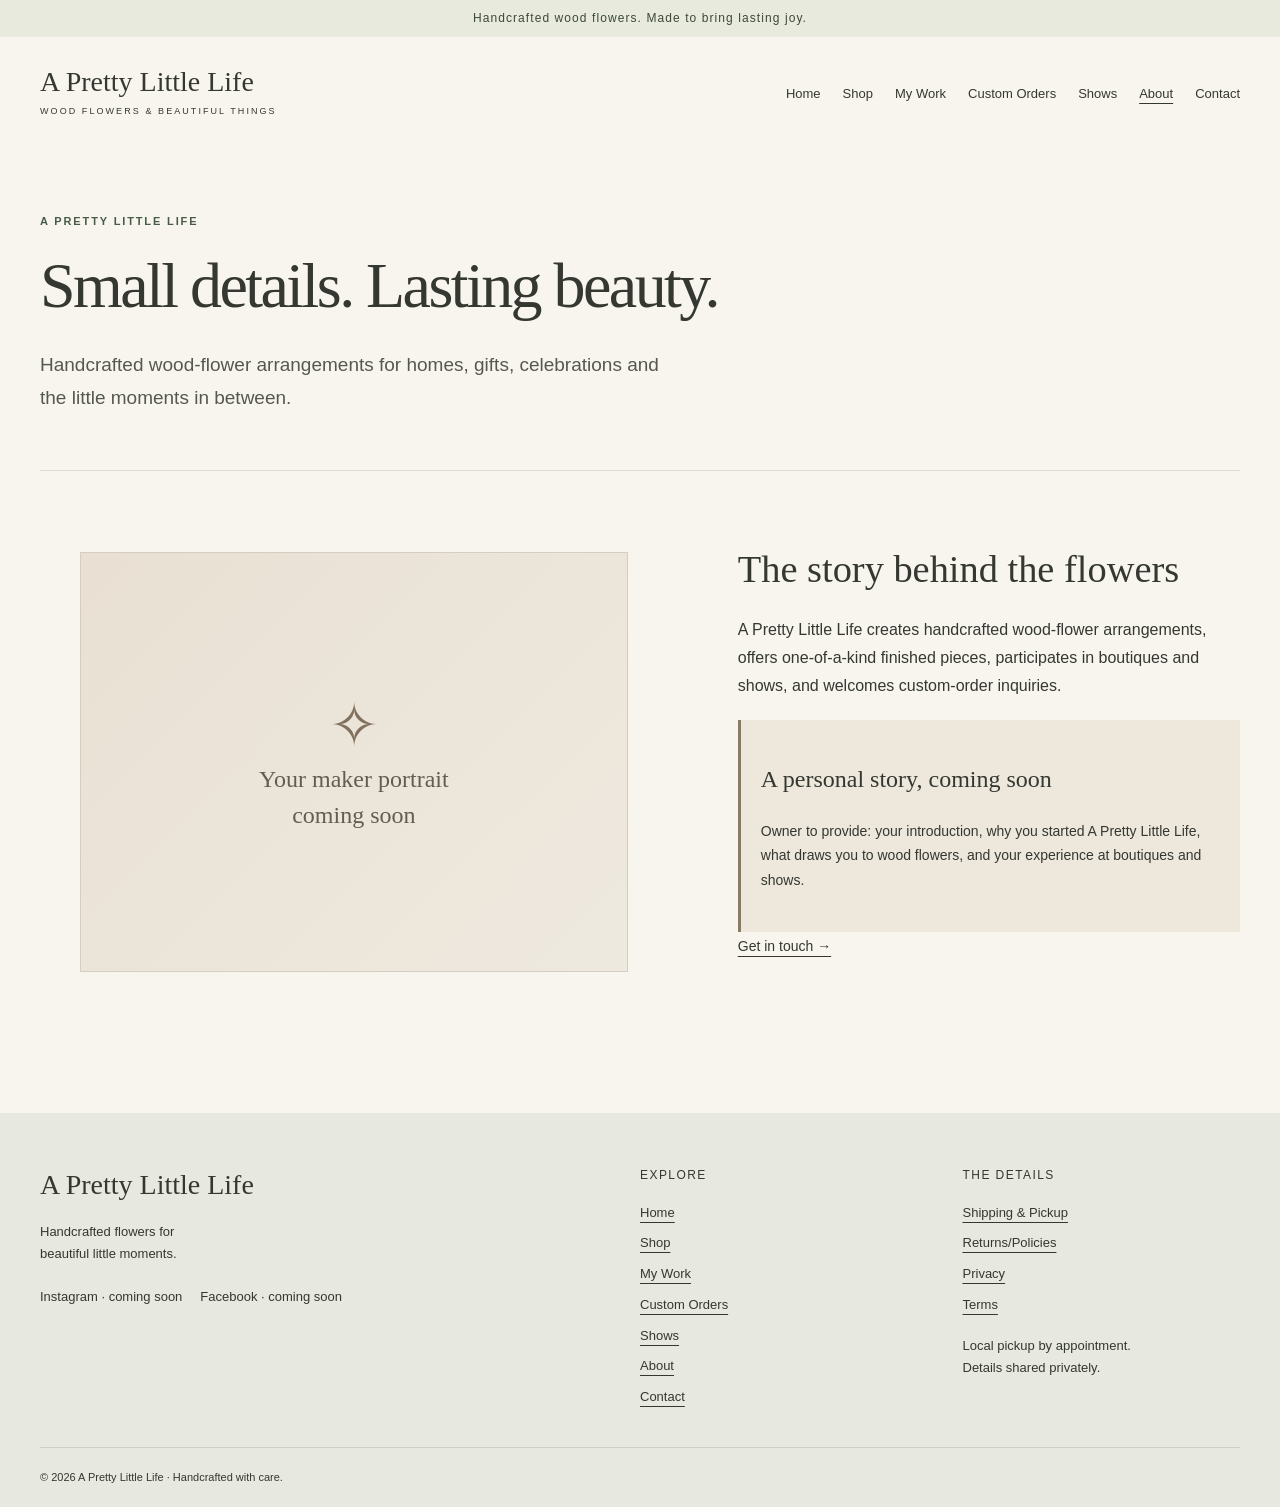
==== about.html @ d49af899 "Build A Pretty Little Life static boutique website" ====
<!doctype html><html lang="en"><head><meta charset="utf-8"><meta name="viewport" content="width=device-width,initial-scale=1"><title>About A Pretty Little Life | A Pretty Little Life</title><meta name="description" content="Meet the handcrafted wood-flower business A Pretty Little Life."><meta property="og:title" content="About A Pretty Little Life | A Pretty Little Life"><meta property="og:description" content="Meet the handcrafted wood-flower business A Pretty Little Life."><meta property="og:type" content="website"><meta property="og:site_name" content="A Pretty Little Life"><meta name="theme-color" content="#f8f5ef"><link rel="icon" href="assets/favicon.svg" type="image/svg+xml"><link rel="stylesheet" href="assets/style.css"><script src="assets/site.js" defer></script><script type="application/ld+json">{"@context": "https://schema.org", "@type": "Organization", "name": "A Pretty Little Life", "description": "Handcrafted wood-flower arrangements for home d\u00e9cor, gifts and celebrations."}</script><!-- PUBLIC-SEO-START --><link rel="canonical" href="https://aprettylittlelife.github.io/APrettyLittleLife-website/about.html"><meta property="og:url" content="https://aprettylittlelife.github.io/APrettyLittleLife-website/about.html"><!-- PUBLIC-SEO-END --></head><body><a class="skip" href="#main">Skip to content</a><div class="announcement">Handcrafted wood flowers. Made to bring lasting joy.</div><header class="header wrap"><a class="brand" href="index.html">A Pretty Little Life<span>WOOD FLOWERS & BEAUTIFUL THINGS</span></a><button class="menu-toggle" aria-expanded="false" aria-controls="navigation">Menu</button><nav id="navigation" aria-label="Main navigation"><a href="index.html">Home</a><a href="shop.html">Shop</a><a href="my-work.html">My Work</a><a href="custom-orders.html">Custom Orders</a><a href="shows.html">Shows</a><a href="about.html" aria-current="page">About</a><a href="contact.html">Contact</a></nav></header><main id="main"><noscript><p class="wrap form-notice">Please enable JavaScript to view current products, portfolio filters and contact options. Online ordering and inquiries are not available without JavaScript.</p></noscript><section class="page-intro wrap"><p class="eyebrow">A Pretty Little Life</p><h1>Small details. Lasting beauty.</h1><p class="lede">Handcrafted wood-flower arrangements for homes, gifts, celebrations and the little moments in between.</p></section><section class="wrap info-grid section"><figure class="placeholder portrait"><span>Your maker portrait<br>coming soon</span></figure><div><h2>The story behind the flowers</h2><p>A Pretty Little Life creates handcrafted wood-flower arrangements, offers one-of-a-kind finished pieces, participates in boutiques and shows, and welcomes custom-order inquiries.</p><div class="story-placeholder"><h3>A personal story, coming soon</h3><p>Owner to provide: your introduction, why you started A Pretty Little Life, what draws you to wood flowers, and your experience at boutiques and shows.</p></div><a class="text-link" href="contact.html">Get in touch →</a></div></section></main><footer><div class="wrap footer-grid"><div><a class="brand" href="index.html">A Pretty Little Life</a><p>Handcrafted flowers for<br>beautiful little moments.</p><div data-social></div></div><div><h2>Explore</h2><a href="index.html">Home</a><a href="shop.html">Shop</a><a href="my-work.html">My Work</a><a href="custom-orders.html">Custom Orders</a><a href="shows.html">Shows</a><a href="about.html" aria-current="page">About</a><a href="contact.html">Contact</a></div><div><h2>The details</h2><a href="shipping.html">Shipping & Pickup</a><a href="policies.html">Returns/Policies</a><a href="privacy.html">Privacy</a><a href="terms.html">Terms</a><p>Local pickup by appointment.<br>Details shared privately.</p></div></div><div class="wrap copyright">© <span data-year></span> A Pretty Little Life · Handcrafted with care.</div></footer></body></html>
---- assets/style.css ----
:root{--cream:#f8f5ef;--ink:#343831;--sage:#485b47;--muted:#65665e;--line:#dedbd2;--blush:#ece0d8}*{box-sizing:border-box}body{margin:0;background:var(--cream);color:var(--ink);font:16px/1.75 Arial,sans-serif}h1,h2,h3,.brand{font-family:Georgia,'Times New Roman',serif;font-weight:400}h1{font-size:clamp(2.5rem,5.5vw,5.2rem);line-height:1.08;letter-spacing:-.04em;margin:20px 0 28px}h2{font-size:clamp(1.9rem,3vw,2.8rem);line-height:1.2;margin:10px 0 24px}h3{font-size:1.5rem;line-height:1.3}p{margin:0 0 20px}a{color:inherit;text-underline-offset:5px}button,input,select,textarea{font:inherit}button,a,input,select,textarea{touch-action:manipulation}button{cursor:pointer}:focus-visible{outline:3px solid #976545;outline-offset:5px}.wrap{width:min(1200px,calc(100% - 80px));margin:auto}.narrow{max-width:760px}.announcement{text-align:center;background:#e7eadd;color:#3c493b;padding:8px;font-size:12px;letter-spacing:.09em}.header{display:flex;align-items:center;justify-content:space-between;padding-top:28px;padding-bottom:28px;gap:25px}.brand{text-decoration:none;font-size:28px;line-height:1.2;white-space:nowrap}.brand span{display:block;font:9px/2.8 Arial,sans-serif;letter-spacing:.23em;text-align:center}.header nav{display:flex;gap:22px;font-size:13px}.header nav a{text-decoration:none}.header nav a:hover,.header nav a[aria-current]{text-decoration:underline}.menu-toggle{display:none}.hero{display:grid;grid-template-columns:1.05fr 1fr;gap:70px;align-items:center;padding-top:35px;padding-bottom:80px}.eyebrow{text-transform:uppercase;letter-spacing:.17em;font-size:11px;color:var(--sage);font-weight:700}.hero h1 em{color:var(--sage);font-weight:400}.lede{font-size:19px;max-width:650px;color:#55584f}.hero>div>p:not(.eyebrow){max-width:460px}.actions{display:flex;align-items:center;gap:24px;flex-wrap:wrap;margin-top:30px}.button{display:inline-block;background:var(--sage);color:white;padding:13px 23px;border:1px solid var(--sage);text-decoration:none;font-size:13px;letter-spacing:.02em}.button:hover{background:#334831}.text-link{font-size:14px}.hero-art{position:relative;margin:0}.hero-art img{width:100%;height:auto;display:block;border-radius:150px 150px 0 0}.hero-art figcaption{font-size:10px;margin-top:10px;color:var(--muted)}.art-note{position:absolute;bottom:65px;right:-20px;background:var(--cream);border:1px solid var(--line);padding:25px;font:italic 24px/1.3 Georgia}.intro-band{text-align:center;background:#e9ece2;padding:65px 0}.section{padding-top:65px;padding-bottom:65px}.section-heading{display:flex;align-items:end;justify-content:space-between;gap:20px;margin-bottom:25px}.section-heading h2{margin-bottom:0}.product{display:grid;grid-template-columns:1fr 1fr;gap:55px;align-items:start}.placeholder{background:linear-gradient(135deg,#e9e0d3,#eee9df);min-height:330px;display:flex;flex-direction:column;justify-content:center;align-items:center;text-align:center;padding:30px;color:#625d53;border:1px solid #d5cdbf}.placeholder:before{content:'✧';font:60px Georgia;color:#81715e}.placeholder span{font:24px/1.5 Georgia}.placeholder small{max-width:280px}.product h3{font-size:30px;margin-top:10px}.price{font:25px Georgia}.badge{font-size:11px;text-transform:uppercase;letter-spacing:.12em;display:inline-block;background:#e6eadf;padding:4px 10px}.muted{font-size:13px;color:var(--muted)}.product .disabled{background:#ddd8cc;color:#484b42;padding:12px 20px;display:inline-block;font-size:13px}.product figure{margin:0}.product img{width:100%;object-fit:contain;max-height:500px}.thumbnails{display:flex;gap:12px;flex-wrap:wrap;margin-top:12px}.thumbnails button{background:transparent;border:1px solid var(--line);padding:5px;width:75px}.thumbnails img{height:65px}.category-grid,.gallery-grid{display:grid;grid-template-columns:repeat(3,1fr);gap:24px}.category-grid a{background:#ece1d9;padding:50px 30px;text-decoration:none;font:27px Georgia}.category-grid a:nth-child(2){background:#e6e9df}.category-grid a:nth-child(3){background:#e8e2d6}.category-grid span{display:block;font:12px Arial;margin-top:25px}.cta{background:var(--blush);padding:55px;text-align:center}.info-grid{display:grid;grid-template-columns:1.25fr 1fr;gap:70px}.page-intro{padding-top:60px;padding-bottom:35px;border-bottom:1px solid var(--line)}.page-intro h1{font-size:clamp(2.5rem,5vw,4.5rem)}.filters{display:flex;gap:10px;flex-wrap:wrap;margin-bottom:30px}.filters button{border:1px solid #a3a99a;padding:9px 17px;background:transparent;color:var(--ink);font-size:13px}.filters button[aria-pressed=true]{background:var(--sage);color:white}.gallery-grid figure{margin:0}.gallery-grid img{width:100%;height:300px;object-fit:cover}.gallery-grid figcaption{font:22px Georgia;margin-top:16px}.form-grid{display:grid;grid-template-columns:1fr 1fr;gap:20px}label{display:block;font-size:13px;font-weight:600}input,select,textarea{display:block;width:100%;background:#fffdf9;border:1px solid #9e9e91;color:var(--ink);padding:11px;margin-top:7px;border-radius:0}.full{grid-column:1/-1}.form-notice,.story-placeholder{padding:20px;background:#ede7dc;border-left:3px solid #8b7960;font-size:14px}.form-notice{margin-top:25px}.form-result{margin-top:20px}.event{border-bottom:1px solid var(--line);padding:20px 0}footer{margin-top:60px;background:#e7e8df;padding:55px 0 20px}.footer-grid{display:grid;grid-template-columns:2fr 1fr 1fr;gap:45px}.footer-grid h2{font:12px Arial;text-transform:uppercase;letter-spacing:.12em;margin:0 0 20px}.footer-grid>div>a:not(.brand){display:block;font-size:13px;margin-bottom:8px}.footer-grid p{font-size:13px;margin-top:18px}.social{display:flex;gap:18px;font-size:13px}.copyright{border-top:1px solid #cdd0c4;padding-top:20px;margin-top:30px;font-size:11px}.skip{position:absolute;left:15px;top:-100px;background:white;padding:15px;z-index:10}.skip:focus{top:10px}.portrait{min-height:420px}body:has(.menu-toggle[aria-expanded=true]) .header nav{display:flex}@media(max-width:1000px){.header{flex-wrap:wrap}.header nav{gap:18px}.hero{gap:35px}.brand{font-size:25px}.wrap{width:calc(100% - 48px)}}@media(max-width:700px){.wrap{width:calc(100% - 36px)}.header{position:relative;padding:20px 0}.menu-toggle{display:block;background:transparent;border:1px solid #8c9484;padding:7px 12px}.header nav{display:none;width:100%;flex-direction:column;gap:0}.header nav a{padding:12px 0}.hero{grid-template-columns:1fr;padding-top:30px;padding-bottom:45px;gap:35px}.hero h1{font-size:3.3rem}.hero-art{max-width:440px;width:100%;margin:auto}.art-note{right:0}.hero-art img{max-height:460px;object-fit:cover}.section{padding:40px 0}.intro-band{padding:40px 0}.product,.info-grid{grid-template-columns:1fr;gap:30px}.category-grid,.gallery-grid{grid-template-columns:1fr}.category-grid a{padding:35px}.section-heading{align-items:start;flex-direction:column}.cta{padding:35px 20px}.footer-grid{grid-template-columns:1fr 1fr;gap:30px}.footer-grid>div:first-child{grid-column:1/-1}.form-grid{grid-template-columns:1fr}.page-intro{padding-top:35px}.announcement{font-size:10px}.placeholder{min-height:280px}}
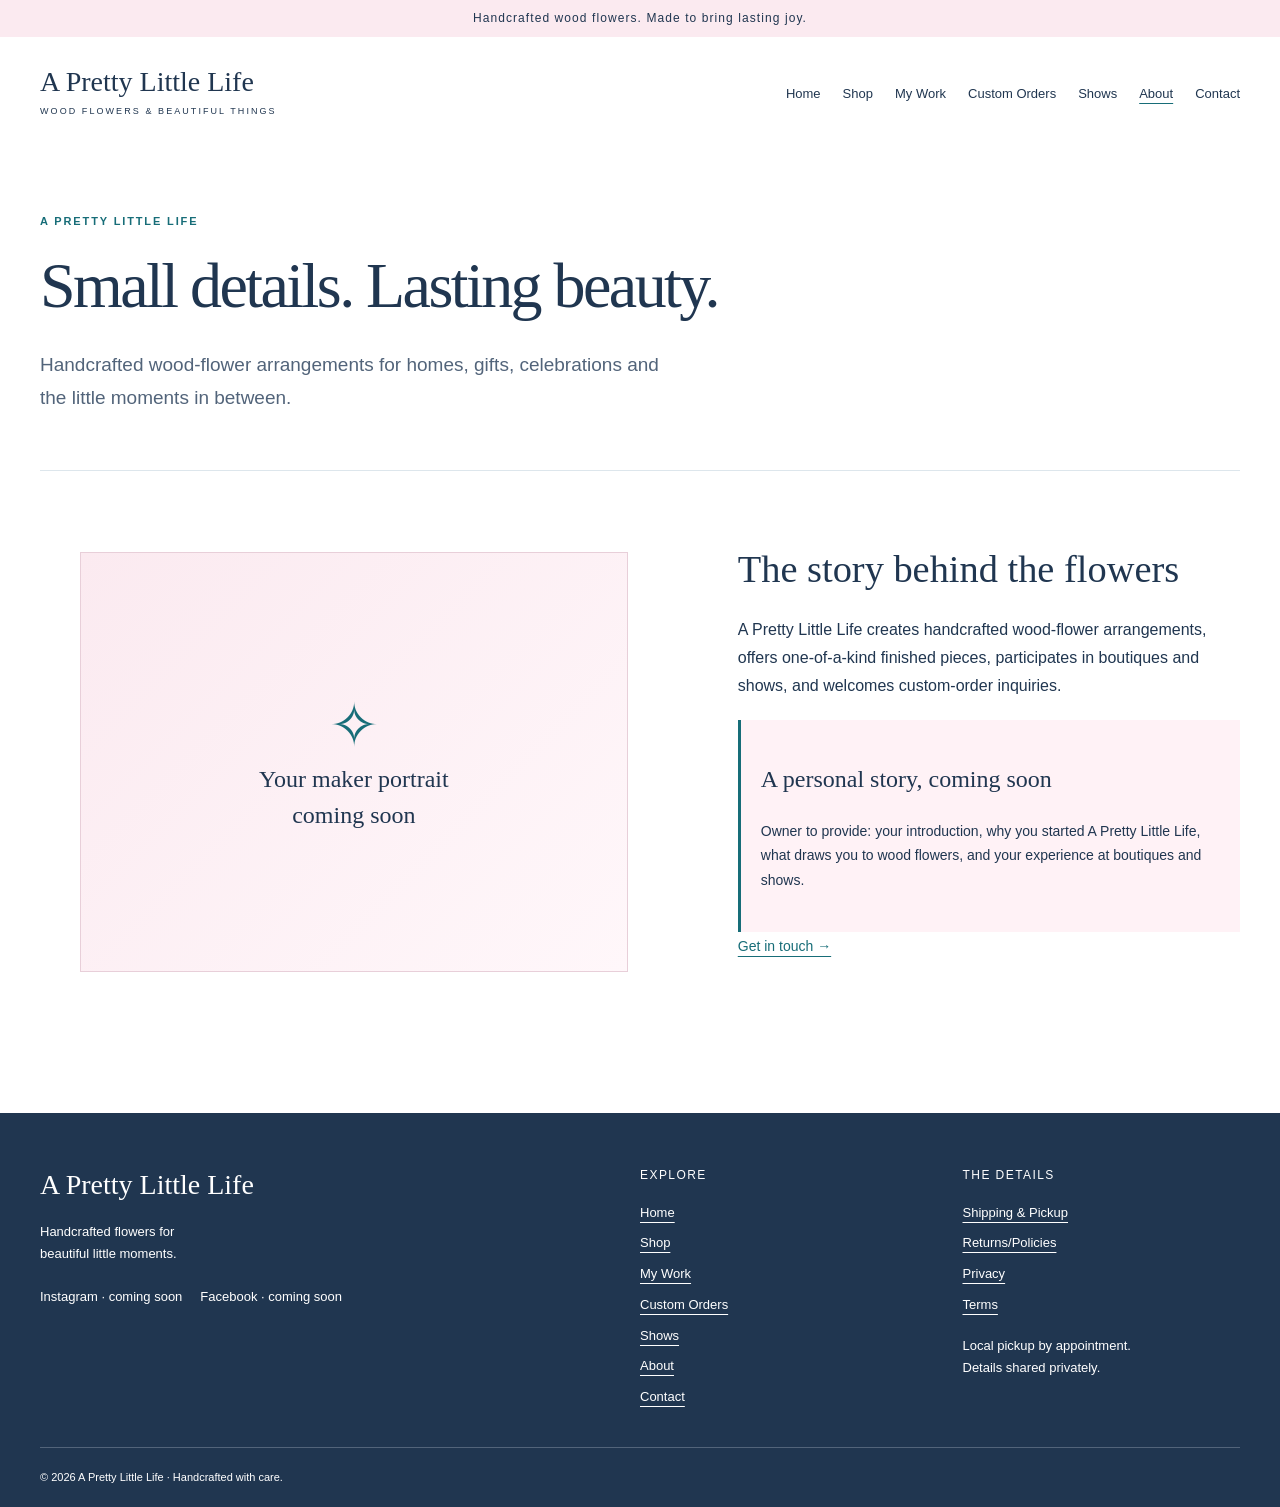
==== commit 7f846955: "Refresh boutique palette with white pink aqua and navy" ====
--- a/about.html
+++ b/about.html
@@ -1 +1 @@
-<!doctype html><html lang="en"><head><meta charset="utf-8"><meta name="viewport" content="width=device-width,initial-scale=1"><title>About A Pretty Little Life | A Pretty Little Life</title><meta name="description" content="Meet the handcrafted wood-flower business A Pretty Little Life."><meta property="og:title" content="About A Pretty Little Life | A Pretty Little Life"><meta property="og:description" content="Meet the handcrafted wood-flower business A Pretty Little Life."><meta property="og:type" content="website"><meta property="og:site_name" content="A Pretty Little Life"><meta name="theme-color" content="#f8f5ef"><link rel="icon" href="assets/favicon.svg" type="image/svg+xml"><link rel="stylesheet" href="assets/style.css"><script src="assets/site.js" defer></script><script type="application/ld+json">{"@context": "https://schema.org", "@type": "Organization", "name": "A Pretty Little Life", "description": "Handcrafted wood-flower arrangements for home d\u00e9cor, gifts and celebrations."}</script><!-- PUBLIC-SEO-START --><link rel="canonical" href="https://aprettylittlelife.github.io/APrettyLittleLife-website/about.html"><meta property="og:url" content="https://aprettylittlelife.github.io/APrettyLittleLife-website/about.html"><!-- PUBLIC-SEO-END --></head><body><a class="skip" href="#main">Skip to content</a><div class="announcement">Handcrafted wood flowers. Made to bring lasting joy.</div><header class="header wrap"><a class="brand" href="index.html">A Pretty Little Life<span>WOOD FLOWERS & BEAUTIFUL THINGS</span></a><button class="menu-toggle" aria-expanded="false" aria-controls="navigation">Menu</button><nav id="navigation" aria-label="Main navigation"><a href="index.html">Home</a><a href="shop.html">Shop</a><a href="my-work.html">My Work</a><a href="custom-orders.html">Custom Orders</a><a href="shows.html">Shows</a><a href="about.html" aria-current="page">About</a><a href="contact.html">Contact</a></nav></header><main id="main"><noscript><p class="wrap form-notice">Please enable JavaScript to view current products, portfolio filters and contact options. Online ordering and inquiries are not available without JavaScript.</p></noscript><section class="page-intro wrap"><p class="eyebrow">A Pretty Little Life</p><h1>Small details. Lasting beauty.</h1><p class="lede">Handcrafted wood-flower arrangements for homes, gifts, celebrations and the little moments in between.</p></section><section class="wrap info-grid section"><figure class="placeholder portrait"><span>Your maker portrait<br>coming soon</span></figure><div><h2>The story behind the flowers</h2><p>A Pretty Little Life creates handcrafted wood-flower arrangements, offers one-of-a-kind finished pieces, participates in boutiques and shows, and welcomes custom-order inquiries.</p><div class="story-placeholder"><h3>A personal story, coming soon</h3><p>Owner to provide: your introduction, why you started A Pretty Little Life, what draws you to wood flowers, and your experience at boutiques and shows.</p></div><a class="text-link" href="contact.html">Get in touch →</a></div></section></main><footer><div class="wrap footer-grid"><div><a class="brand" href="index.html">A Pretty Little Life</a><p>Handcrafted flowers for<br>beautiful little moments.</p><div data-social></div></div><div><h2>Explore</h2><a href="index.html">Home</a><a href="shop.html">Shop</a><a href="my-work.html">My Work</a><a href="custom-orders.html">Custom Orders</a><a href="shows.html">Shows</a><a href="about.html" aria-current="page">About</a><a href="contact.html">Contact</a></div><div><h2>The details</h2><a href="shipping.html">Shipping & Pickup</a><a href="policies.html">Returns/Policies</a><a href="privacy.html">Privacy</a><a href="terms.html">Terms</a><p>Local pickup by appointment.<br>Details shared privately.</p></div></div><div class="wrap copyright">© <span data-year></span> A Pretty Little Life · Handcrafted with care.</div></footer></body></html>+<!doctype html><html lang="en"><head><meta charset="utf-8"><meta name="viewport" content="width=device-width,initial-scale=1"><title>About A Pretty Little Life | A Pretty Little Life</title><meta name="description" content="Meet the handcrafted wood-flower business A Pretty Little Life."><meta property="og:title" content="About A Pretty Little Life | A Pretty Little Life"><meta property="og:description" content="Meet the handcrafted wood-flower business A Pretty Little Life."><meta property="og:type" content="website"><meta property="og:site_name" content="A Pretty Little Life"><meta name="theme-color" content="#ffffff"><link rel="icon" href="assets/favicon.svg" type="image/svg+xml"><link rel="stylesheet" href="assets/style.css"><script src="assets/site.js" defer></script><script type="application/ld+json">{"@context": "https://schema.org", "@type": "Organization", "name": "A Pretty Little Life", "description": "Handcrafted wood-flower arrangements for home d\u00e9cor, gifts and celebrations."}</script><!-- PUBLIC-SEO-START --><link rel="canonical" href="https://aprettylittlelife.github.io/APrettyLittleLife-website/about.html"><meta property="og:url" content="https://aprettylittlelife.github.io/APrettyLittleLife-website/about.html"><!-- PUBLIC-SEO-END --></head><body><a class="skip" href="#main">Skip to content</a><div class="announcement">Handcrafted wood flowers. Made to bring lasting joy.</div><header class="header wrap"><a class="brand" href="index.html">A Pretty Little Life<span>WOOD FLOWERS & BEAUTIFUL THINGS</span></a><button class="menu-toggle" aria-expanded="false" aria-controls="navigation">Menu</button><nav id="navigation" aria-label="Main navigation"><a href="index.html">Home</a><a href="shop.html">Shop</a><a href="my-work.html">My Work</a><a href="custom-orders.html">Custom Orders</a><a href="shows.html">Shows</a><a href="about.html" aria-current="page">About</a><a href="contact.html">Contact</a></nav></header><main id="main"><noscript><p class="wrap form-notice">Please enable JavaScript to view current products, portfolio filters and contact options. Online ordering and inquiries are not available without JavaScript.</p></noscript><section class="page-intro wrap"><p class="eyebrow">A Pretty Little Life</p><h1>Small details. Lasting beauty.</h1><p class="lede">Handcrafted wood-flower arrangements for homes, gifts, celebrations and the little moments in between.</p></section><section class="wrap info-grid section"><figure class="placeholder portrait"><span>Your maker portrait<br>coming soon</span></figure><div><h2>The story behind the flowers</h2><p>A Pretty Little Life creates handcrafted wood-flower arrangements, offers one-of-a-kind finished pieces, participates in boutiques and shows, and welcomes custom-order inquiries.</p><div class="story-placeholder"><h3>A personal story, coming soon</h3><p>Owner to provide: your introduction, why you started A Pretty Little Life, what draws you to wood flowers, and your experience at boutiques and shows.</p></div><a class="text-link" href="contact.html">Get in touch →</a></div></section></main><footer><div class="wrap footer-grid"><div><a class="brand" href="index.html">A Pretty Little Life</a><p>Handcrafted flowers for<br>beautiful little moments.</p><div data-social></div></div><div><h2>Explore</h2><a href="index.html">Home</a><a href="shop.html">Shop</a><a href="my-work.html">My Work</a><a href="custom-orders.html">Custom Orders</a><a href="shows.html">Shows</a><a href="about.html" aria-current="page">About</a><a href="contact.html">Contact</a></div><div><h2>The details</h2><a href="shipping.html">Shipping & Pickup</a><a href="policies.html">Returns/Policies</a><a href="privacy.html">Privacy</a><a href="terms.html">Terms</a><p>Local pickup by appointment.<br>Details shared privately.</p></div></div><div class="wrap copyright">© <span data-year></span> A Pretty Little Life · Handcrafted with care.</div></footer></body></html>
--- a/assets/style.css
+++ b/assets/style.css
@@ -1 +1,4 @@
-:root{--cream:#f8f5ef;--ink:#343831;--sage:#485b47;--muted:#65665e;--line:#dedbd2;--blush:#ece0d8}*{box-sizing:border-box}body{margin:0;background:var(--cream);color:var(--ink);font:16px/1.75 Arial,sans-serif}h1,h2,h3,.brand{font-family:Georgia,'Times New Roman',serif;font-weight:400}h1{font-size:clamp(2.5rem,5.5vw,5.2rem);line-height:1.08;letter-spacing:-.04em;margin:20px 0 28px}h2{font-size:clamp(1.9rem,3vw,2.8rem);line-height:1.2;margin:10px 0 24px}h3{font-size:1.5rem;line-height:1.3}p{margin:0 0 20px}a{color:inherit;text-underline-offset:5px}button,input,select,textarea{font:inherit}button,a,input,select,textarea{touch-action:manipulation}button{cursor:pointer}:focus-visible{outline:3px solid #976545;outline-offset:5px}.wrap{width:min(1200px,calc(100% - 80px));margin:auto}.narrow{max-width:760px}.announcement{text-align:center;background:#e7eadd;color:#3c493b;padding:8px;font-size:12px;letter-spacing:.09em}.header{display:flex;align-items:center;justify-content:space-between;padding-top:28px;padding-bottom:28px;gap:25px}.brand{text-decoration:none;font-size:28px;line-height:1.2;white-space:nowrap}.brand span{display:block;font:9px/2.8 Arial,sans-serif;letter-spacing:.23em;text-align:center}.header nav{display:flex;gap:22px;font-size:13px}.header nav a{text-decoration:none}.header nav a:hover,.header nav a[aria-current]{text-decoration:underline}.menu-toggle{display:none}.hero{display:grid;grid-template-columns:1.05fr 1fr;gap:70px;align-items:center;padding-top:35px;padding-bottom:80px}.eyebrow{text-transform:uppercase;letter-spacing:.17em;font-size:11px;color:var(--sage);font-weight:700}.hero h1 em{color:var(--sage);font-weight:400}.lede{font-size:19px;max-width:650px;color:#55584f}.hero>div>p:not(.eyebrow){max-width:460px}.actions{display:flex;align-items:center;gap:24px;flex-wrap:wrap;margin-top:30px}.button{display:inline-block;background:var(--sage);color:white;padding:13px 23px;border:1px solid var(--sage);text-decoration:none;font-size:13px;letter-spacing:.02em}.button:hover{background:#334831}.text-link{font-size:14px}.hero-art{position:relative;margin:0}.hero-art img{width:100%;height:auto;display:block;border-radius:150px 150px 0 0}.hero-art figcaption{font-size:10px;margin-top:10px;color:var(--muted)}.art-note{position:absolute;bottom:65px;right:-20px;background:var(--cream);border:1px solid var(--line);padding:25px;font:italic 24px/1.3 Georgia}.intro-band{text-align:center;background:#e9ece2;padding:65px 0}.section{padding-top:65px;padding-bottom:65px}.section-heading{display:flex;align-items:end;justify-content:space-between;gap:20px;margin-bottom:25px}.section-heading h2{margin-bottom:0}.product{display:grid;grid-template-columns:1fr 1fr;gap:55px;align-items:start}.placeholder{background:linear-gradient(135deg,#e9e0d3,#eee9df);min-height:330px;display:flex;flex-direction:column;justify-content:center;align-items:center;text-align:center;padding:30px;color:#625d53;border:1px solid #d5cdbf}.placeholder:before{content:'✧';font:60px Georgia;color:#81715e}.placeholder span{font:24px/1.5 Georgia}.placeholder small{max-width:280px}.product h3{font-size:30px;margin-top:10px}.price{font:25px Georgia}.badge{font-size:11px;text-transform:uppercase;letter-spacing:.12em;display:inline-block;background:#e6eadf;padding:4px 10px}.muted{font-size:13px;color:var(--muted)}.product .disabled{background:#ddd8cc;color:#484b42;padding:12px 20px;display:inline-block;font-size:13px}.product figure{margin:0}.product img{width:100%;object-fit:contain;max-height:500px}.thumbnails{display:flex;gap:12px;flex-wrap:wrap;margin-top:12px}.thumbnails button{background:transparent;border:1px solid var(--line);padding:5px;width:75px}.thumbnails img{height:65px}.category-grid,.gallery-grid{display:grid;grid-template-columns:repeat(3,1fr);gap:24px}.category-grid a{background:#ece1d9;padding:50px 30px;text-decoration:none;font:27px Georgia}.category-grid a:nth-child(2){background:#e6e9df}.category-grid a:nth-child(3){background:#e8e2d6}.category-grid span{display:block;font:12px Arial;margin-top:25px}.cta{background:var(--blush);padding:55px;text-align:center}.info-grid{display:grid;grid-template-columns:1.25fr 1fr;gap:70px}.page-intro{padding-top:60px;padding-bottom:35px;border-bottom:1px solid var(--line)}.page-intro h1{font-size:clamp(2.5rem,5vw,4.5rem)}.filters{display:flex;gap:10px;flex-wrap:wrap;margin-bottom:30px}.filters button{border:1px solid #a3a99a;padding:9px 17px;background:transparent;color:var(--ink);font-size:13px}.filters button[aria-pressed=true]{background:var(--sage);color:white}.gallery-grid figure{margin:0}.gallery-grid img{width:100%;height:300px;object-fit:cover}.gallery-grid figcaption{font:22px Georgia;margin-top:16px}.form-grid{display:grid;grid-template-columns:1fr 1fr;gap:20px}label{display:block;font-size:13px;font-weight:600}input,select,textarea{display:block;width:100%;background:#fffdf9;border:1px solid #9e9e91;color:var(--ink);padding:11px;margin-top:7px;border-radius:0}.full{grid-column:1/-1}.form-notice,.story-placeholder{padding:20px;background:#ede7dc;border-left:3px solid #8b7960;font-size:14px}.form-notice{margin-top:25px}.form-result{margin-top:20px}.event{border-bottom:1px solid var(--line);padding:20px 0}footer{margin-top:60px;background:#e7e8df;padding:55px 0 20px}.footer-grid{display:grid;grid-template-columns:2fr 1fr 1fr;gap:45px}.footer-grid h2{font:12px Arial;text-transform:uppercase;letter-spacing:.12em;margin:0 0 20px}.footer-grid>div>a:not(.brand){display:block;font-size:13px;margin-bottom:8px}.footer-grid p{font-size:13px;margin-top:18px}.social{display:flex;gap:18px;font-size:13px}.copyright{border-top:1px solid #cdd0c4;padding-top:20px;margin-top:30px;font-size:11px}.skip{position:absolute;left:15px;top:-100px;background:white;padding:15px;z-index:10}.skip:focus{top:10px}.portrait{min-height:420px}body:has(.menu-toggle[aria-expanded=true]) .header nav{display:flex}@media(max-width:1000px){.header{flex-wrap:wrap}.header nav{gap:18px}.hero{gap:35px}.brand{font-size:25px}.wrap{width:calc(100% - 48px)}}@media(max-width:700px){.wrap{width:calc(100% - 36px)}.header{position:relative;padding:20px 0}.menu-toggle{display:block;background:transparent;border:1px solid #8c9484;padding:7px 12px}.header nav{display:none;width:100%;flex-direction:column;gap:0}.header nav a{padding:12px 0}.hero{grid-template-columns:1fr;padding-top:30px;padding-bottom:45px;gap:35px}.hero h1{font-size:3.3rem}.hero-art{max-width:440px;width:100%;margin:auto}.art-note{right:0}.hero-art img{max-height:460px;object-fit:cover}.section{padding:40px 0}.intro-band{padding:40px 0}.product,.info-grid{grid-template-columns:1fr;gap:30px}.category-grid,.gallery-grid{grid-template-columns:1fr}.category-grid a{padding:35px}.section-heading{align-items:start;flex-direction:column}.cta{padding:35px 20px}.footer-grid{grid-template-columns:1fr 1fr;gap:30px}.footer-grid>div:first-child{grid-column:1/-1}.form-grid{grid-template-columns:1fr}.page-intro{padding-top:35px}.announcement{font-size:10px}.placeholder{min-height:280px}}
+:root{--white:#ffffff;--ink:#203650;--aqua:#176d78;--muted:#52647a;--line:#dde6ec;--pink:#fbeaf0}*{box-sizing:border-box}body{margin:0;background:var(--white);color:var(--ink);font:16px/1.75 Arial,sans-serif}h1,h2,h3,.brand{font-family:Georgia,'Times New Roman',serif;font-weight:400}h1{font-size:clamp(2.5rem,5.5vw,5.2rem);line-height:1.08;letter-spacing:-.04em;margin:20px 0 28px}h2{font-size:clamp(1.9rem,3vw,2.8rem);line-height:1.2;margin:10px 0 24px}h3{font-size:1.5rem;line-height:1.3}p{margin:0 0 20px}a{color:var(--aqua);text-underline-offset:5px}button,input,select,textarea{font:inherit}button,a,input,select,textarea{touch-action:manipulation}button{cursor:pointer}:focus-visible{outline:3px solid #176d78;outline-offset:5px}.wrap{width:min(1200px,calc(100% - 80px));margin:auto}.narrow{max-width:760px}.announcement{text-align:center;background:#fbeaf0;color:#203650;padding:8px;font-size:12px;letter-spacing:.09em}.header{display:flex;align-items:center;justify-content:space-between;padding-top:28px;padding-bottom:28px;gap:25px}.brand{color:var(--ink);text-decoration:none;font-size:28px;line-height:1.2;white-space:nowrap}.brand span{display:block;font:9px/2.8 Arial,sans-serif;letter-spacing:.23em;text-align:center}.header nav{display:flex;gap:22px;font-size:13px}.header nav a{color:var(--ink);text-decoration:none}.header nav a:hover,.header nav a[aria-current]{text-decoration:underline}.menu-toggle{display:none}.hero{display:grid;grid-template-columns:1.05fr 1fr;gap:70px;align-items:center;padding-top:35px;padding-bottom:80px}.eyebrow{text-transform:uppercase;letter-spacing:.17em;font-size:11px;color:var(--aqua);font-weight:700}.hero h1 em{color:var(--aqua);font-weight:400}.lede{font-size:19px;max-width:650px;color:#52647a}.hero>div>p:not(.eyebrow){max-width:460px}.actions{display:flex;align-items:center;gap:24px;flex-wrap:wrap;margin-top:30px}.button{display:inline-block;background:var(--aqua);color:white;padding:13px 23px;border:1px solid var(--aqua);text-decoration:none;font-size:13px;letter-spacing:.02em}.button:hover{background:#125660}.text-link{font-size:14px}.hero-art{position:relative;margin:0}.hero-art img{width:100%;height:auto;display:block;border-radius:150px 150px 0 0}.hero-art figcaption{font-size:10px;margin-top:10px;color:var(--muted)}.art-note{position:absolute;bottom:65px;right:-20px;background:var(--white);border:1px solid var(--line);padding:25px;font:italic 24px/1.3 Georgia}.intro-band{text-align:center;background:#eff8f8;padding:65px 0}.section{padding-top:65px;padding-bottom:65px}.section-heading{display:flex;align-items:end;justify-content:space-between;gap:20px;margin-bottom:25px}.section-heading h2{margin-bottom:0}.product{display:grid;grid-template-columns:1fr 1fr;gap:55px;align-items:start}.placeholder{background:linear-gradient(135deg,#fbeaf0,#fff7fa);min-height:330px;display:flex;flex-direction:column;justify-content:center;align-items:center;text-align:center;padding:30px;color:#203650;border:1px solid #e8cfd9}.placeholder:before{content:'✧';font:60px Georgia;color:#176d78}.placeholder span{font:24px/1.5 Georgia}.placeholder small{max-width:280px}.product h3{font-size:30px;margin-top:10px}.price{font:25px Georgia}.badge{font-size:11px;text-transform:uppercase;letter-spacing:.12em;display:inline-block;background:#e2f3f3;padding:4px 10px}.muted{font-size:13px;color:var(--muted)}.product .disabled{background:#e8edf2;color:#52647a;padding:12px 20px;display:inline-block;font-size:13px}.product figure{margin:0}.product img{width:100%;object-fit:contain;max-height:500px}.thumbnails{display:flex;gap:12px;flex-wrap:wrap;margin-top:12px}.thumbnails button{background:transparent;border:1px solid var(--line);padding:5px;width:75px}.thumbnails img{height:65px}.category-grid,.gallery-grid{display:grid;grid-template-columns:repeat(3,1fr);gap:24px}.category-grid a{color:var(--ink);background:#fbeaf0;padding:50px 30px;text-decoration:none;font:27px Georgia}.category-grid a:nth-child(2){background:#e2f3f3}.category-grid a:nth-child(3){background:#f3f7fb}.category-grid span{display:block;font:12px Arial;margin-top:25px}.cta{background:var(--pink);padding:55px;text-align:center}.info-grid{display:grid;grid-template-columns:1.25fr 1fr;gap:70px}.page-intro{padding-top:60px;padding-bottom:35px;border-bottom:1px solid var(--line)}.page-intro h1{font-size:clamp(2.5rem,5vw,4.5rem)}.filters{display:flex;gap:10px;flex-wrap:wrap;margin-bottom:30px}.filters button{border:1px solid #6b8798;padding:9px 17px;background:transparent;color:var(--ink);font-size:13px}.filters button[aria-pressed=true]{background:var(--aqua);color:white}.gallery-grid figure{margin:0}.gallery-grid img{width:100%;height:300px;object-fit:cover}.gallery-grid figcaption{font:22px Georgia;margin-top:16px}.form-grid{display:grid;grid-template-columns:1fr 1fr;gap:20px}label{display:block;font-size:13px;font-weight:600}input,select,textarea{display:block;width:100%;background:#ffffff;border:1px solid #6b8798;color:var(--ink);padding:11px;margin-top:7px;border-radius:0}.full{grid-column:1/-1}.form-notice,.story-placeholder{padding:20px;background:#fff2f6;border-left:3px solid #176d78;font-size:14px}.form-notice{margin-top:25px}.form-result{margin-top:20px}.event{border-bottom:1px solid var(--line);padding:20px 0}footer{margin-top:60px;background:#203650;color:#ffffff;padding:55px 0 20px}.footer-grid{display:grid;grid-template-columns:2fr 1fr 1fr;gap:45px}.footer-grid h2{font:12px Arial;text-transform:uppercase;letter-spacing:.12em;margin:0 0 20px}.footer-grid>div>a:not(.brand){display:block;font-size:13px;margin-bottom:8px}.footer-grid p{font-size:13px;margin-top:18px}.social{display:flex;gap:18px;font-size:13px}.copyright{border-top:1px solid #52647a;padding-top:20px;margin-top:30px;font-size:11px}.skip{position:absolute;left:15px;top:-100px;background:white;padding:15px;z-index:10}.skip:focus{top:10px}.portrait{min-height:420px}body:has(.menu-toggle[aria-expanded=true]) .header nav{display:flex}@media(max-width:1000px){.header{flex-wrap:wrap}.header nav{gap:18px}.hero{gap:35px}.brand{font-size:25px}.wrap{width:calc(100% - 48px)}}@media(max-width:700px){.wrap{width:calc(100% - 36px)}.header{position:relative;padding:20px 0}.menu-toggle{display:block;background:transparent;border:1px solid #6b8798;padding:7px 12px}.header nav{display:none;width:100%;flex-direction:column;gap:0}.header nav a{padding:12px 0}.hero{grid-template-columns:1fr;padding-top:30px;padding-bottom:45px;gap:35px}.hero h1{font-size:3.3rem}.hero-art{max-width:440px;width:100%;margin:auto}.art-note{right:0}.hero-art img{max-height:460px;object-fit:cover}.section{padding:40px 0}.intro-band{padding:40px 0}.product,.info-grid{grid-template-columns:1fr;gap:30px}.category-grid,.gallery-grid{grid-template-columns:1fr}.category-grid a{padding:35px}.section-heading{align-items:start;flex-direction:column}.cta{padding:35px 20px}.footer-grid{grid-template-columns:1fr 1fr;gap:30px}.footer-grid>div:first-child{grid-column:1/-1}.form-grid{grid-template-columns:1fr}.page-intro{padding-top:35px}.announcement{font-size:10px}.placeholder{min-height:280px}}
+
+/* Boutique palette: subdued aqua meets white, soft pink and navy. */
+footer a,footer .brand{color:#ffffff}footer .text-link{color:#b5e6e7}footer :focus-visible{outline-color:#b5e6e7}.menu-toggle{color:var(--ink)}.hero h1 em{color:var(--ink)}.header nav a:hover,.header nav a[aria-current]{text-decoration-color:var(--aqua)}.skip{color:var(--aqua)}
